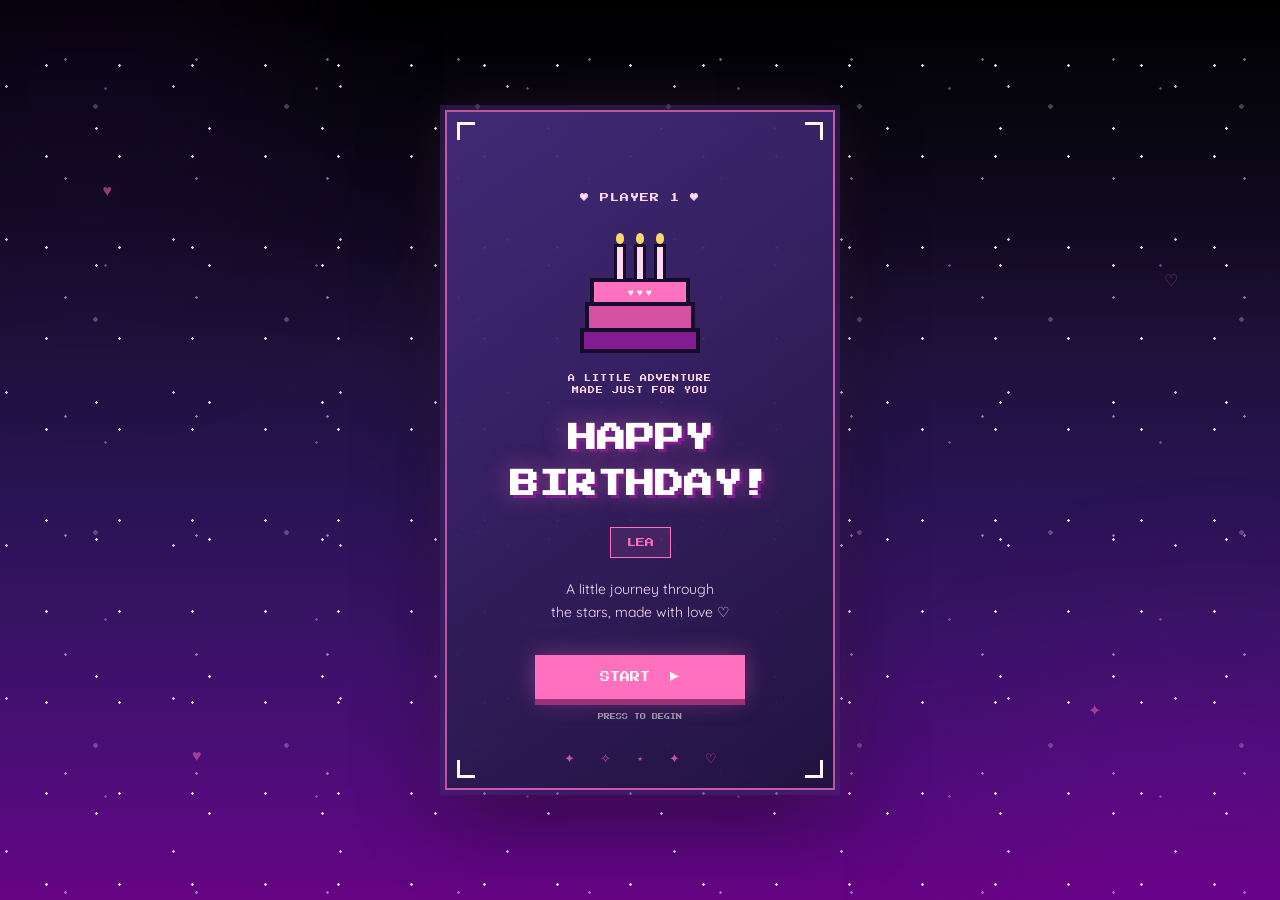
==== index.html @ c609ac88 "Add files via upload" ====
<!DOCTYPE html>
<html lang="en">
<head>
    <meta charset="UTF-8">
    <meta name="viewport" content="width=device-width, initial-scale=1.0">

    <title>Happy Birthday! ♡</title>

    <link rel="preconnect" href="https://fonts.googleapis.com">
    <link rel="preconnect" href="https://fonts.gstatic.com" crossorigin>

    <link href="https://fonts.googleapis.com/css2?family=Press+Start+2P&family=Quicksand:wght@400;500;600;700&display=swap" rel="stylesheet">

    <link rel="stylesheet" href="style.css">
</head>

<body class="intro-page">

    <!-- Galaxy background -->
    <div class="galaxy">
        <div class="stars stars-one"></div>
        <div class="stars stars-two"></div>
        <div class="stars stars-three"></div>

        <div class="nebula nebula-one"></div>
        <div class="nebula nebula-two"></div>

        <div class="shooting-star shooting-one"></div>
        <div class="shooting-star shooting-two"></div>
    </div>

    <!-- Floating decorative hearts -->
    <div class="floating-heart heart-one">♥</div>
    <div class="floating-heart heart-two">♡</div>
    <div class="floating-heart heart-three">♥</div>
    <div class="floating-heart heart-four">✦</div>

    <!-- Main intro frame -->
    <main class="intro-wrapper">

        <section class="intro-frame">

            <div class="pixel-corner corner-top-left"></div>
            <div class="pixel-corner corner-top-right"></div>
            <div class="pixel-corner corner-bottom-left"></div>
            <div class="pixel-corner corner-bottom-right"></div>

            <div class="player-label">
                ♥ PLAYER 1 ♥
            </div>

            <!-- Pixel cake -->
            <div class="cake">
                <div class="candle candle-one">
                    <span></span>
                </div>

                <div class="candle candle-two">
                    <span></span>
                </div>

                <div class="candle candle-three">
                    <span></span>
                </div>

                <div class="cake-top"></div>
                <div class="cake-middle"></div>
                <div class="cake-bottom"></div>
            </div>

            <p class="intro-small">
                A LITTLE ADVENTURE
            </p>

            <p class="intro-small">
                MADE JUST FOR YOU
            </p>

            <h1>
                HAPPY<br>
                BIRTHDAY!
            </h1>

            <div class="name-box">
                LEA
            </div>

            <p class="intro-description">
                A little journey through<br>
                the stars, made with love ♡
            </p>

            <button id="startButton" class="pixel-button">
                <span>START</span>
                <span class="button-arrow">▶</span>
            </button>

            <p class="press-start">
                PRESS TO BEGIN
            </p>

            <div class="intro-stars">
                <span>✦</span>
                <span>✧</span>
                <span>⋆</span>
                <span>✦</span>
                <span>♡</span>
            </div>  

        </section>

    </main>

    <!-- Music -->
    <audio id="birthdayAudio" preload="auto">
        <source src="assets/audio/birthday-song.mp3" type="audio/mpeg">
    </audio>

    <script src="script.js"></script>

</body>
</html>
---- style.css ----
/* =========================================
   COLOR PALETTE
========================================= */

:root {
    --deep-violet: #462C7D;
    --purple: #831C91;
    --pink-purple: #D552A3;
    --bright-pink: #FF70BF;

    --white: #fff7fc;
    --soft-pink: #ffd8ef;

    --dark: #160d2d;
    --dark-purple: #21133f;

    --pixel-font: "Press Start 2P", cursive;
    --body-font: "Quicksand", sans-serif;
}


/* =========================================
   RESET
========================================= */

* {
    box-sizing: border-box;
    margin: 0;
    padding: 0;
}

html {
    scroll-behavior: smooth;
}

body {
    min-height: 100vh;
    color: var(--white);
    font-family: var(--body-font);
    overflow-x: hidden;
}

button {
    font-family: inherit;
}


/* =========================================
   NIGHT SKY BACKGROUND
========================================= */

.galaxy {
    position: fixed;
    inset: 0;
    z-index: -10;
    overflow: hidden;

    background:
        linear-gradient(
            180deg,
            #000000 0%,
            #07060f 12%,
            #110921 25%,
            #1f123d 40%,
            #291353 55%,
            #391366 70%,
            #4d0d78 85%,
            #660384 100%
        );
}


/* Stars */

.stars {
    position: absolute;
    inset: 0;
    pointer-events: none;
}

.stars-one {
    opacity: 0.9;

    background-image:
        radial-gradient(circle, #ffffff 1px, transparent 1.5px),
        radial-gradient(circle, #ffffff 1px, transparent 1.5px),
        radial-gradient(circle, #d9d2ff 1px, transparent 1.5px);

    background-size:
        73px 91px,
        113px 137px,
        167px 153px;

    background-position:
        10px 20px,
        40px 60px,
        90px 10px;

    animation: twinkle 5s ease-in-out infinite alternate;
}

.stars-two {
    opacity: 0.45;

    background-image:
        radial-gradient(circle, #ffffff 1px, transparent 1.5px),
        radial-gradient(circle, #d58aff 1px, transparent 1.5px);

    background-size:
        131px 119px,
        211px 177px;

    animation: twinkle 7s ease-in-out infinite alternate-reverse;
}

.stars-three {
    opacity: 0.25;

    background-image:
        radial-gradient(circle, #ffffff 2px, transparent 2.5px);

    background-size: 191px 213px;

    animation: twinkle 9s ease-in-out infinite alternate;
}


@keyframes twinkle {
    from {
        opacity: 0.25;
    }

    to {
        opacity: 0.9;
    }
}


/* Nebula */

.nebula {
    position: absolute;
    border-radius: 50%;
    filter: blur(90px);
    pointer-events: none;
}

.nebula-one {
    width: 380px;
    height: 380px;

    background: rgba(80, 20, 150, 0.12);

    top: -100px;
    left: -100px;
}

.nebula-two {
    width: 420px;
    height: 420px;

    background: rgba(150, 0, 190, 0.12);

    bottom: -160px;
    right: -150px;
}


/* Shooting stars */

.shooting-star {
    position: absolute;

    width: 80px;
    height: 2px;

    background: linear-gradient(
        90deg,
        transparent,
        white
    );

    transform: rotate(-35deg);

    opacity: 0;

    animation: shooting 8s linear infinite;
}

.shooting-one {
    top: 18%;
    left: 80%;
}

.shooting-two {
    top: 60%;
    left: 10%;
    animation-delay: 4s;
}


@keyframes shooting {
    0% {
        opacity: 0;
        transform: translate(0, 0) rotate(-35deg);
    }

    10% {
        opacity: 1;
    }

    25% {
        opacity: 0;
        transform: translate(-160px, 110px) rotate(-35deg);
    }

    100% {
        opacity: 0;
    }
}


/* =========================================
   INTRO PAGE
========================================= */

.intro-page {
    min-height: 100vh;
    display: flex;
    align-items: center;
    justify-content: center;

    padding: 25px 15px;
}


/* Center frame */

.intro-wrapper {
    width: 100%;
    max-width: 430px;
    display: flex;
    justify-content: center;
}


.intro-frame {
    position: relative;

    width: min(100%, 390px);

    min-height: 680px;

    padding: 48px 25px 35px;

    display: flex;
    flex-direction: column;
    align-items: center;
    justify-content: center;

    text-align: center;

    background:
        linear-gradient(
            145deg,
            rgba(70, 44, 125, 0.94),
            rgba(33, 19, 63, 0.97)
        );

    border: 2px solid rgba(255, 112, 191, 0.7);

    box-shadow:
        0 0 0 5px rgba(70, 44, 125, 0.45),
        0 25px 80px rgba(0, 0, 0, 0.45),
        0 0 50px rgba(255, 112, 191, 0.12);

    overflow: hidden;
}


/* Pixel corners */

.pixel-corner {
    position: absolute;
    width: 18px;
    height: 18px;
    border-color: var(--bright-pink);
}

.corner-top-left {
    top: 10px;
    left: 10px;
    border-top: 3px solid;
    border-left: 3px solid;
}

.corner-top-right {
    top: 10px;
    right: 10px;
    border-top: 3px solid;
    border-right: 3px solid;
}

.corner-bottom-left {
    bottom: 10px;
    left: 10px;
    border-bottom: 3px solid;
    border-left: 3px solid;
}

.corner-bottom-right {
    bottom: 10px;
    right: 10px;
    border-bottom: 3px solid;
    border-right: 3px solid;
}


/* Player */

.player-label {
    font-family: var(--pixel-font);
    font-size: 9px;

    color: var(--soft-pink);

    margin-bottom: 28px;

    letter-spacing: 1px;
}


/* =========================================
   PIXEL CAKE
========================================= */

.cake {
    position: relative;

    width: 120px;
    height: 115px;

    margin-bottom: 28px;
}


.cake-top,
.cake-middle,
.cake-bottom {
    position: absolute;
    left: 50%;
    transform: translateX(-50%);
}


.cake-top {
    width: 100px;
    height: 28px;

    top: 48px;

    background: var(--bright-pink);

    border: 4px solid var(--dark);
}


.cake-middle {
    width: 110px;
    height: 30px;

    top: 72px;

    background: var(--pink-purple);

    border: 4px solid var(--dark);
}


.cake-bottom {
    width: 120px;
    height: 25px;

    top: 98px;

    background: var(--purple);

    border: 4px solid var(--dark);
}


/* Cake cream */

.cake-top::after {
    content: "♥  ♥  ♥";

    position: absolute;

    left: 50%;
    top: 4px;

    transform: translateX(-50%);

    color: white;

    font-size: 10px;
    white-space: nowrap;
}


/* Candles */

.candle {
    position: absolute;

    width: 12px;
    height: 38px;

    top: 14px;

    background: var(--soft-pink);

    border: 3px solid var(--dark);

    z-index: 2;
}

.candle-one {
    left: 34px;
}

.candle-two {
    left: 54px;
}

.candle-three {
    left: 74px;
}


.candle span {
    position: absolute;

    width: 8px;
    height: 11px;

    top: -14px;
    left: -1px;

    background: #ffd86b;

    border-radius: 50% 50% 45% 45%;

    animation: candleFlicker 1.5s ease-in-out infinite alternate;
}


@keyframes candleFlicker {
    from {
        transform: scale(0.85);
    }

    to {
        transform: scale(1.05);
    }
}


/* =========================================
   INTRO TEXT
========================================= */

.intro-small {
    font-family: var(--pixel-font);

    font-size: 7px;

    line-height: 1.8;

    color: var(--soft-pink);

    letter-spacing: 1px;
}


.intro-page h1 {
    margin-top: 18px;

    font-family: var(--pixel-font);

    font-size: clamp(20px, 7vw, 29px);

    line-height: 1.6;

    color: white;

    text-shadow:
        3px 3px 0 var(--purple),
        0 0 25px rgba(255, 112, 191, 0.45);
}


.name-box {
    margin-top: 18px;

    padding: 10px 16px;

    border: 1px solid var(--bright-pink);

    background: rgba(255, 112, 191, 0.1);

    color: var(--bright-pink);

    font-family: var(--pixel-font);

    font-size: 9px;
}


.intro-description {
    margin-top: 20px;

    font-size: 14px;

    line-height: 1.7;

    color: #f8d9ec;
}


/* =========================================
   START BUTTON
========================================= */

.pixel-button {
    margin-top: 30px;

    min-width: 210px;

    padding: 17px 20px;

    border: none;

    background: var(--bright-pink);

    color: white;

    font-family: var(--pixel-font);

    font-size: 10px;

    cursor: pointer;

    box-shadow:
        0 6px 0 #9b3277,
        0 0 25px rgba(255, 112, 191, 0.35);

    transition:
        transform 0.15s ease,
        box-shadow 0.15s ease;
}


.pixel-button:hover {
    transform: translateY(-2px);

    box-shadow:
        0 8px 0 #9b3277,
        0 0 35px rgba(255, 112, 191, 0.5);
}


.pixel-button:active {
    transform: translateY(4px);

    box-shadow:
        0 2px 0 #9b3277;
}


.button-arrow {
    margin-left: 10px;
}


.press-start {
    margin-top: 15px;

    font-family: var(--pixel-font);

    font-size: 6px;

    color: rgba(255, 255, 255, 0.55);

    animation: softBlink 2s ease-in-out infinite;
}


@keyframes softBlink {
    50% {
        opacity: 0.35;
    }
}


/* Intro stars */

.intro-stars {
    position: absolute;

    bottom: 22px;

    display: flex;

    gap: 25px;

    color: var(--bright-pink);

    font-size: 13px;

    opacity: 0.7;
}


/* =========================================
   FLOATING HEARTS
========================================= */

.floating-heart {
    position: fixed;

    color: var(--bright-pink);

    opacity: 0.5;

    pointer-events: none;

    animation: floatHeart 5s ease-in-out infinite;
}

.heart-one {
    left: 8%;
    top: 20%;
}

.heart-two {
    right: 8%;
    top: 30%;

    animation-delay: 1s;
}

.heart-three {
    left: 15%;
    bottom: 15%;

    animation-delay: 2s;
}

.heart-four {
    right: 14%;
    bottom: 20%;

    animation-delay: 3s;
}


@keyframes floatHeart {
    0%, 100% {
        transform: translateY(0);
    }

    50% {
        transform: translateY(-12px);
    }
}


/* =========================================
   MAIN JOURNEY
========================================= */

.main-page {
    min-height: 100vh;

    background: transparent;
}


.journey-container {
    position: relative;

    width: 100%;

    max-width: 900px;

    margin: 0 auto;

    padding:
        55px 20px
        100px;
}


/* =========================================
   HEADER
========================================= */

.journey-header {
    text-align: center;

    margin-bottom: 75px;
}


.header-decoration {
    font-family: var(--pixel-font);

    font-size: 7px;

    color: var(--bright-pink);

    margin-bottom: 25px;

    opacity: 0.8;
}


.quest-label {
    font-family: var(--pixel-font);

    font-size: 8px;

    color: var(--soft-pink);

    margin-bottom: 18px;

    letter-spacing: 1px;
}


.journey-header h1 {
    font-family: var(--pixel-font);

    font-size: clamp(17px, 5vw, 26px);

    line-height: 1.7;

    text-shadow:
        2px 2px 0 var(--purple),
        0 0 25px rgba(255, 112, 191, 0.25);
}


.journey-subtitle {
    margin-top: 20px;

    font-size: 14px;

    color: #efcde2;
}


.scroll-arrow {
    margin-top: 15px;

    color: var(--bright-pink);

    animation: arrowFloat 1.8s ease-in-out infinite;
}


@keyframes arrowFloat {
    50% {
        transform: translateY(7px);
    }
}


/* =========================================
   MESSAGE ROW
========================================= */

.message-row {
    position: relative;

    width: 100%;

    display: flex;

    margin-bottom: 75px;
}


.message-row.left {
    justify-content: flex-start;
}


.message-row.right {
    justify-content: flex-end;
}


/* =========================================
   MESSAGE CARDS
========================================= */

.message-card {
    position: relative;

    width: min(460px, 88%);

    min-height: 235px;

    padding: 25px 25px 22px;

    background:
        linear-gradient(
            145deg,
            rgba(70, 44, 125, 0.96),
            rgba(45, 24, 72, 0.97)
        );

    border: 2px solid rgba(255, 112, 191, 0.65);

    box-shadow:
        8px 8px 0 rgba(22, 13, 45, 0.65),
        0 0 30px rgba(255, 112, 191, 0.08);

    overflow: hidden;

    transition:
        transform 0.3s ease,
        box-shadow 0.3s ease;
}


.message-card:hover {
    transform: translateY(-4px);

    box-shadow:
        8px 12px 0 rgba(22, 13, 45, 0.65),
        0 0 40px rgba(255, 112, 191, 0.16);
}


/* Different little details */

.card-one {
    border-radius: 5px 20px 5px 20px;
}

.card-two {
    border-radius: 20px 5px 20px 5px;
}

.card-three {
    border-radius: 5px 20px 5px 20px;
}

.card-four {
    border-radius: 20px 5px 20px 5px;
}

.card-five {
    border-radius: 5px 20px 5px 20px;
}


/* =========================================
   CARD HEADER
========================================= */

.card-top {
    display: flex;

    justify-content: space-between;
    align-items: center;

    padding-bottom: 14px;

    border-bottom: 1px solid rgba(255, 112, 191, 0.3);

    font-family: var(--pixel-font);

    font-size: 7px;

    color: var(--bright-pink);
}


.card-decoration {
    text-align: center;

    margin-top: 16px;

    font-size: 16px;

    color: var(--soft-pink);

    opacity: 0.7;
}


/* =========================================
   CARD MESSAGE
========================================= */

.card-content {
    padding: 12px 8px 15px;

    min-height: 115px;

    display: flex;

    align-items: center;

    justify-content: center;
}


.card-content p {
    font-size: 15px;

    line-height: 1.8;

    color: #fff3fa;

    text-align: center;

    font-weight: 500;
}


/* =========================================
   CARD BOTTOM
========================================= */

.card-bottom {
    display: flex;

    justify-content: center;

    gap: 20px;

    color: var(--bright-pink);

    font-size: 10px;

    opacity: 0.7;
}


/* =========================================
   STICKERS
========================================= */

.sticker {
    position: absolute;

    width: 75px;

    max-width: 20vw;

    object-fit: contain;

    z-index: 3;

    pointer-events: none;

    animation: stickerTilt 4s ease-in-out infinite;
}


@keyframes stickerTilt {
    0%, 100% {
        transform: rotate(-2deg);
    }

    50% {
        transform: rotate(2deg);
    }
}


/* Example sticker positions */

.sticker-one {
    width: 80px;

    left: 43%;

    bottom: -25px;
}

.sticker-two {
    width: 70px;

    right: 44%;

    top: -25px;

    animation-delay: 0.5s;
}

.sticker-three {
    width: 75px;

    left: 45%;

    top: -30px;

    animation-delay: 1s;
}

.sticker-four {
    width: 80px;

    right: 44%;

    bottom: -30px;

    animation-delay: 1.5s;
}

.sticker-five {
    width: 75px;

    left: 43%;

    top: -30px;

    animation-delay: 2s;
}


/* =========================================
   P.S. SECTION
========================================= */

.ps-section {
    position: relative;

    display: flex;

    justify-content: center;

    padding: 35px 0 100px;
}


.ps-star {
    position: absolute;

    top: 5px;

    left: 50%;

    color: var(--bright-pink);

    animation: softFloat 3s ease-in-out infinite;
}


.ps-bubble {
    position: relative;

    width: min(330px, 90%);

    padding: 20px 22px 18px;

    background: rgba(255, 247, 252, 0.96);

    color: var(--dark);

    border-radius: 18px;

    box-shadow:
        0 12px 30px rgba(0, 0, 0, 0.25),
        0 0 25px rgba(255, 112, 191, 0.12);

    transform: rotate(-1deg);
}


.ps-label {
    font-family: var(--pixel-font);

    font-size: 8px;

    color: var(--purple);

    margin-bottom: 10px;
}


.ps-bubble p {
    font-size: 14px;

    line-height: 1.7;

    font-weight: 600;
}


.bubble-tail {
    position: absolute;

    bottom: -12px;

    left: 35px;

    width: 22px;
    height: 22px;

    background: var(--white);

    transform: rotate(45deg);
}


.ps-heart {
    position: absolute;

    bottom: 65px;

    margin-left: 300px;

    color: var(--bright-pink);

    font-size: 20px;

    animation: softFloat 3s ease-in-out infinite;
}


@keyframes softFloat {
    50% {
        transform: translateY(-6px);
    }
}


/* =========================================
   FINAL
========================================= */

.final-section {
    text-align: center;

    padding:
        40px 20px
        70px;

    margin-top: 10px;
}


.final-stars {
    color: var(--bright-pink);

    font-size: 14px;

    margin-bottom: 25px;
}


.final-small {
    font-family: var(--pixel-font);

    font-size: 8px;

    color: var(--soft-pink);

    margin-bottom: 20px;
}


.final-section h2 {
    font-family: var(--pixel-font);

    font-size: clamp(20px, 7vw, 32px);

    line-height: 1.7;

    text-shadow:
        3px 3px 0 var(--purple),
        0 0 30px rgba(255, 112, 191, 0.35);
}


.final-message {
    max-width: 500px;

    margin: 25px auto 0;

    font-size: 15px;

    line-height: 1.8;

    color: #f7d9eb;
}


.final-decoration {
    margin-top: 30px;

    color: var(--bright-pink);

    font-family: var(--pixel-font);

    font-size: 8px;
}


footer {
    text-align: center;

    font-family: var(--pixel-font);

    font-size: 6px;

    color: rgba(255, 255, 255, 0.4);
}


/* =========================================
   MUSIC BUTTON
========================================= */

.music-toggle {
    position: fixed;

    right: 18px;
    bottom: 18px;

    width: 45px;
    height: 45px;

    border-radius: 50%;

    border: 1px solid rgba(255, 112, 191, 0.7);

    background: rgba(33, 19, 63, 0.92);

    color: var(--bright-pink);

    font-size: 18px;

    cursor: pointer;

    box-shadow:
        0 5px 20px rgba(0, 0, 0, 0.3);

    z-index: 100;

    transition: transform 0.2s ease;
}


.music-toggle:hover {
    transform: scale(1.08);
}


/* =========================================
   SCROLL REVEAL
========================================= */

.reveal {
    opacity: 0;

    transform: translateY(30px);

    transition:
        opacity 0.8s ease,
        transform 0.8s ease;
}


.reveal.visible {
    opacity: 1;

    transform: translateY(0);
}


/* =========================================
   MOBILE
========================================= */

@media (max-width: 600px) {

    .intro-page {
        padding: 15px 10px;
    }


    .intro-frame {
        width: 100%;

        min-height: 650px;

        padding:
            40px 20px
            30px;
    }


    .floating-heart {
        font-size: 12px;
    }


    .journey-container {
        padding:
            40px 14px
            70px;
    }


    .journey-header {
        margin-bottom: 55px;
    }


    .header-decoration {
        font-size: 6px;
    }


    .journey-header h1 {
        font-size: 16px;
    }


    /* Cards become almost full-width */

    .message-row {
        width: 100%;

        margin-bottom: 65px;
    }


    .message-row.left,
    .message-row.right {
        justify-content: center;
    }


    .message-card {
        width: 94%;

        min-height: 230px;

        padding:
            22px 19px
            20px;
    }


    .card-content p {
        font-size: 14px;

        line-height: 1.75;
    }


    .card-top {
        font-size: 6px;
    }


    /* Keep alternating visual movement */

    .message-row.left .message-card {
        transform: translateX(-4px);
    }

    .message-row.right .message-card {
        transform: translateX(4px);
    }


    .message-row.left .message-card:hover {
        transform: translateX(-4px) translateY(-3px);
    }

    .message-row.right .message-card:hover {
        transform: translateX(4px) translateY(-3px);
    }


    .ps-heart {
        margin-left: 0;

        right: 13%;
    }


    .ps-bubble {
        width: 88%;
    }


    .final-section {
        padding-bottom: 55px;
    }
}


/* =========================================
   VERY SMALL PHONES
========================================= */

@media (max-width: 360px) {

    .intro-frame {
        min-height: 620px;
    }


    .intro-page h1 {
        font-size: 19px;
    }


    .message-card {
        width: 96%;
    }


    .card-content p {
        font-size: 13px;
    }


    .journey-container {
        padding-left: 10px;
        padding-right: 10px;
    }
}


/* =========================================
   REDUCED MOTION
========================================= */

@media (prefers-reduced-motion: reduce) {

    *,
    *::before,
    *::after {
        animation-duration: 0.01ms !important;
        animation-iteration-count: 1 !important;
        scroll-behavior: auto !important;
        transition-duration: 0.01ms !important;
    }
}
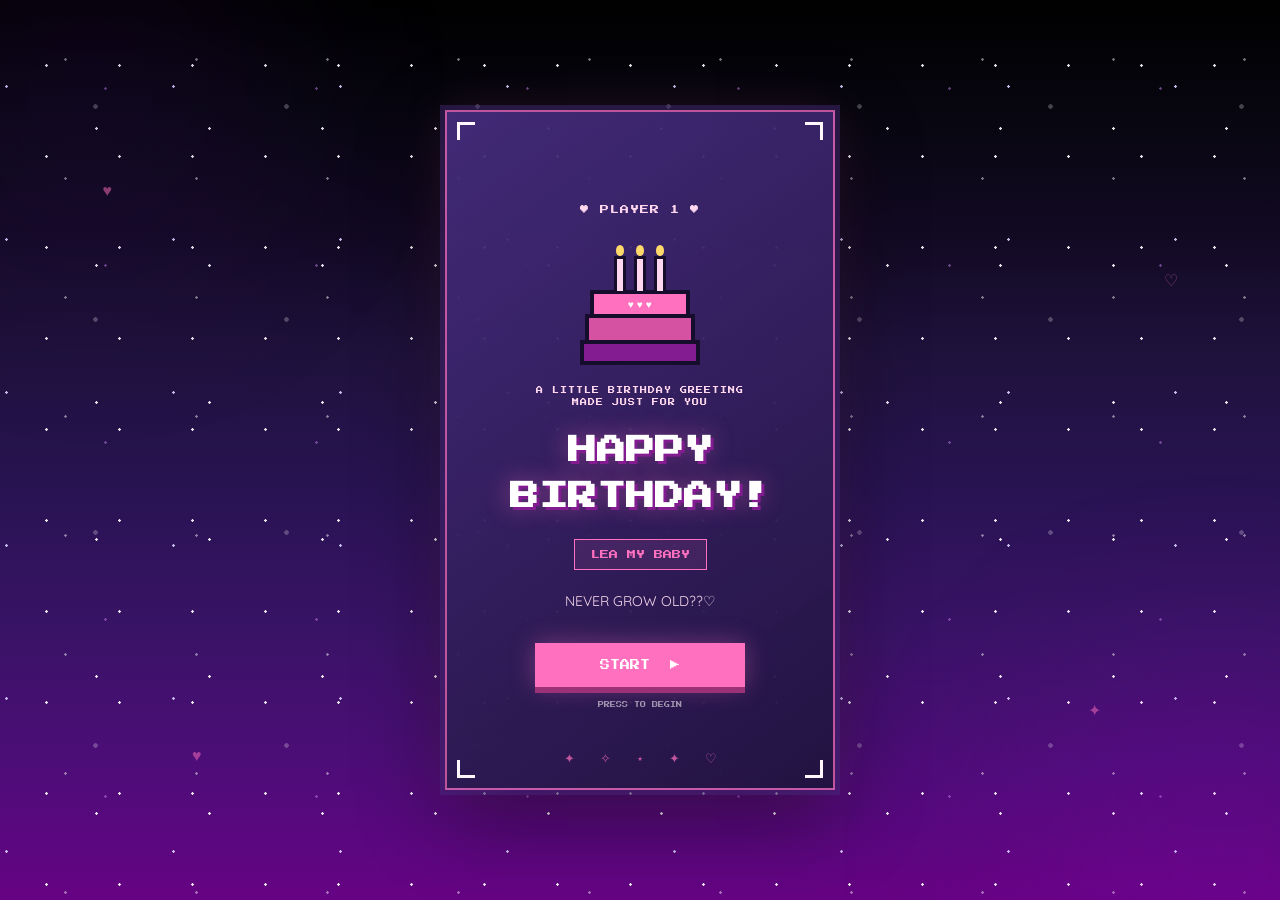
==== commit e04b5746: "Update index.html" ====
--- a/index.html
+++ b/index.html
@@ -69,7 +69,7 @@
             </div>
 
             <p class="intro-small">
-                A LITTLE ADVENTURE
+                A LITTLE BIRTHDAY GREETING
             </p>
 
             <p class="intro-small">
@@ -82,12 +82,11 @@
             </h1>
 
             <div class="name-box">
-                LEA
+                LEA MY BABY
             </div>
 
             <p class="intro-description">
-                A little journey through<br>
-                the stars, made with love ♡
+                NEVER GROW OLD??♡
             </p>
 
             <button id="startButton" class="pixel-button">
@@ -119,4 +118,4 @@
     <script src="script.js"></script>
 
 </body>
-</html>+</html>
